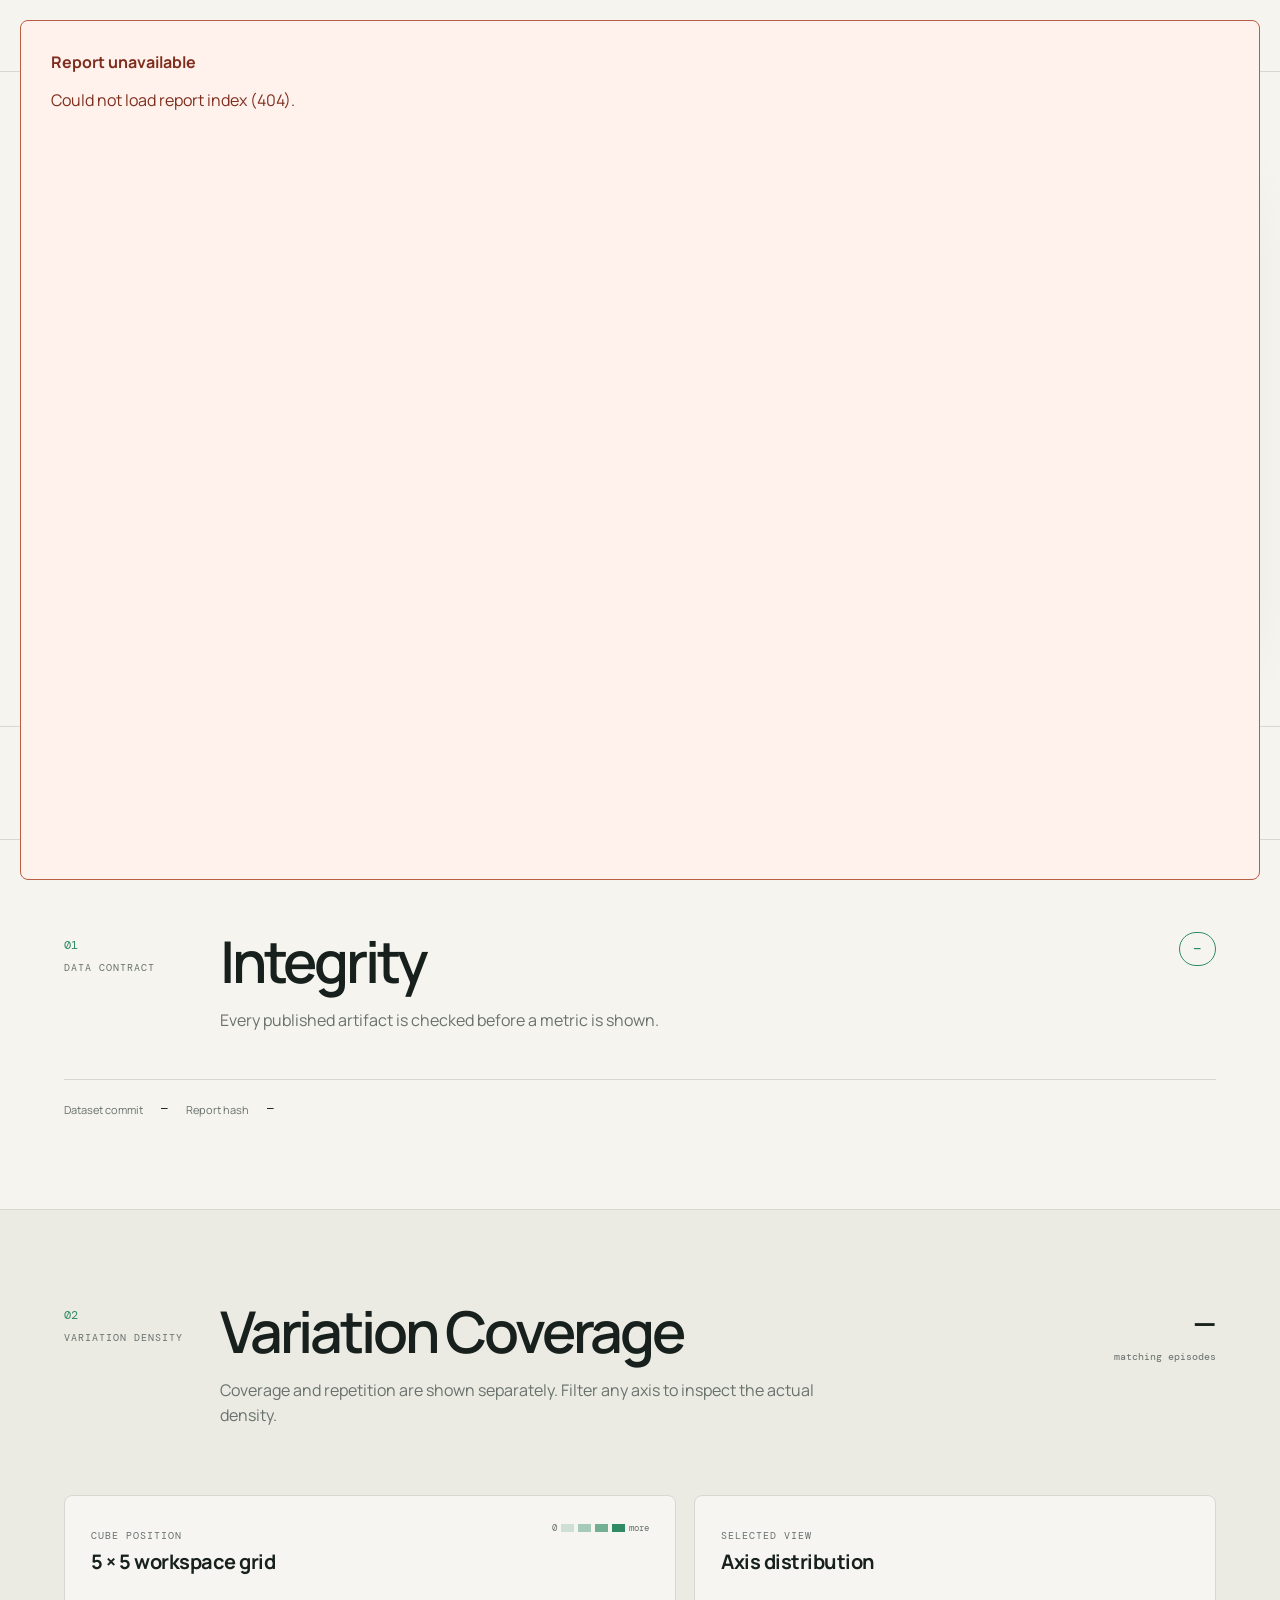
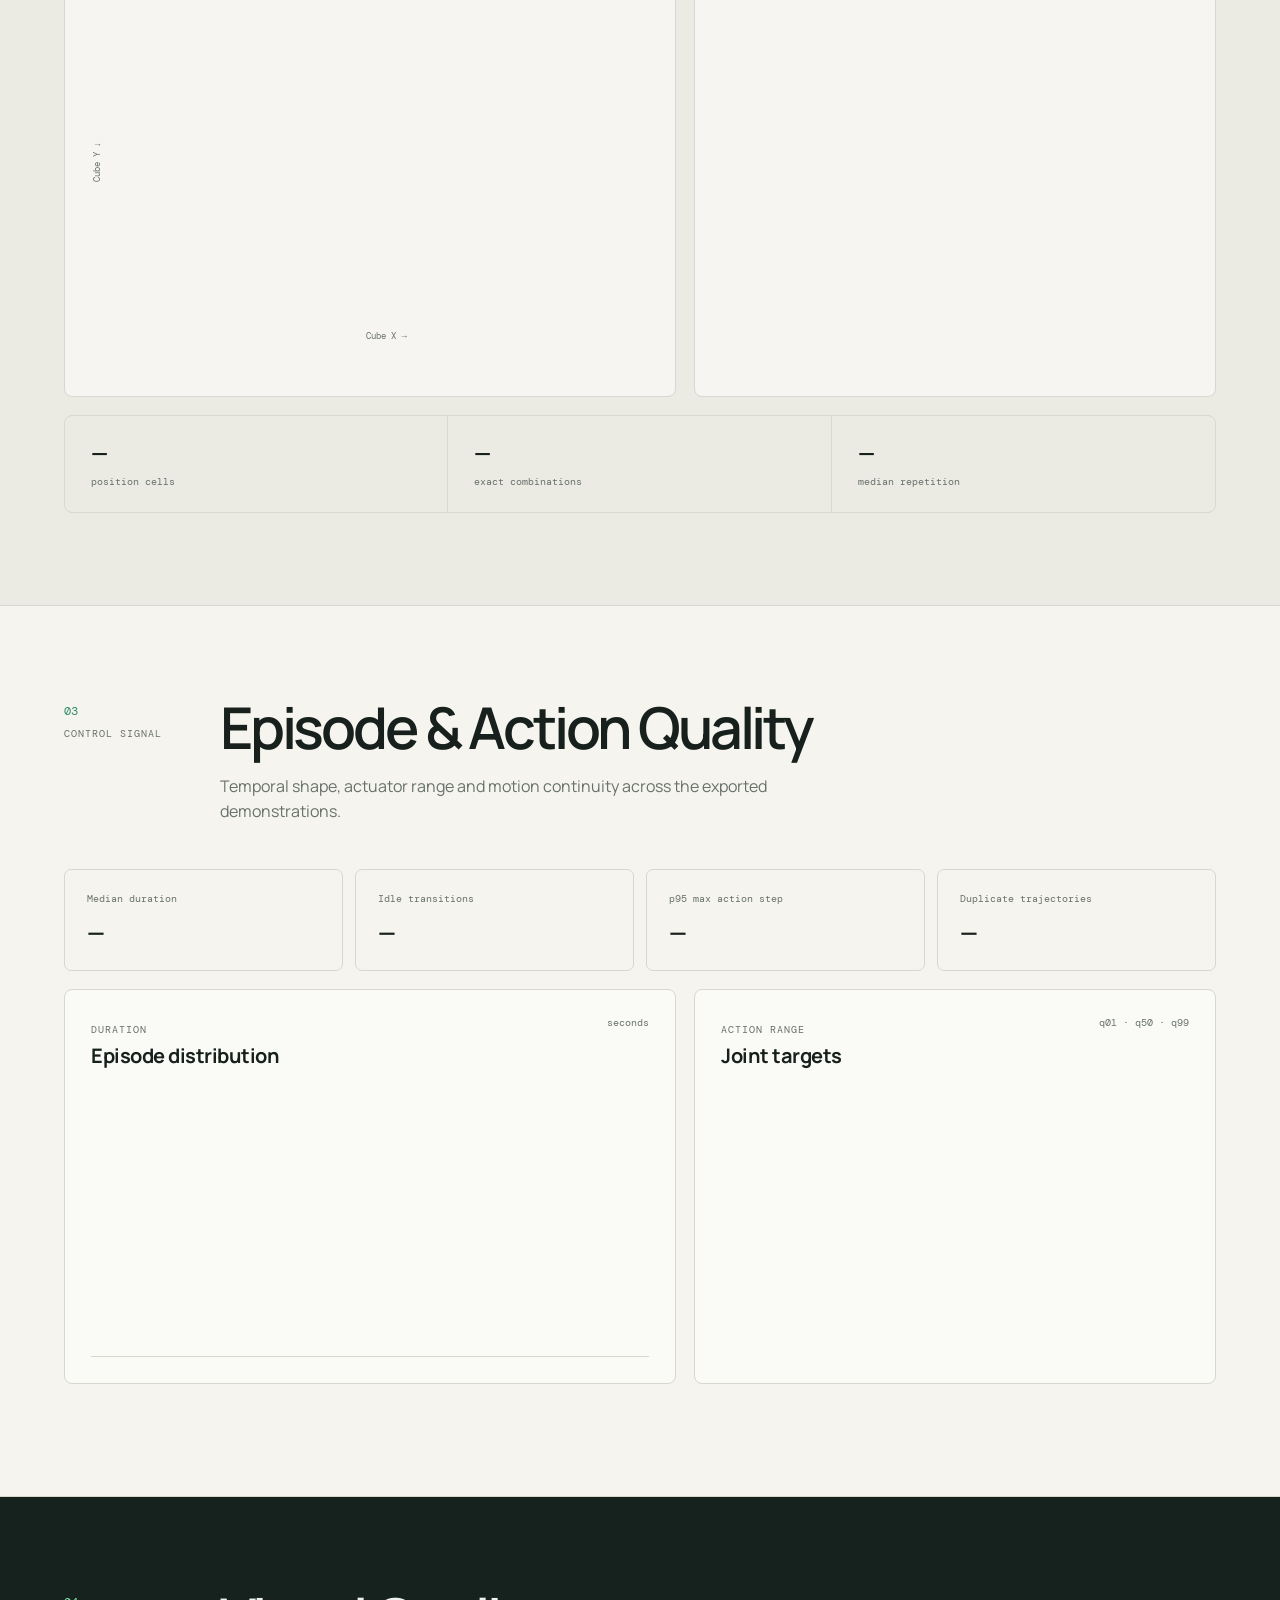
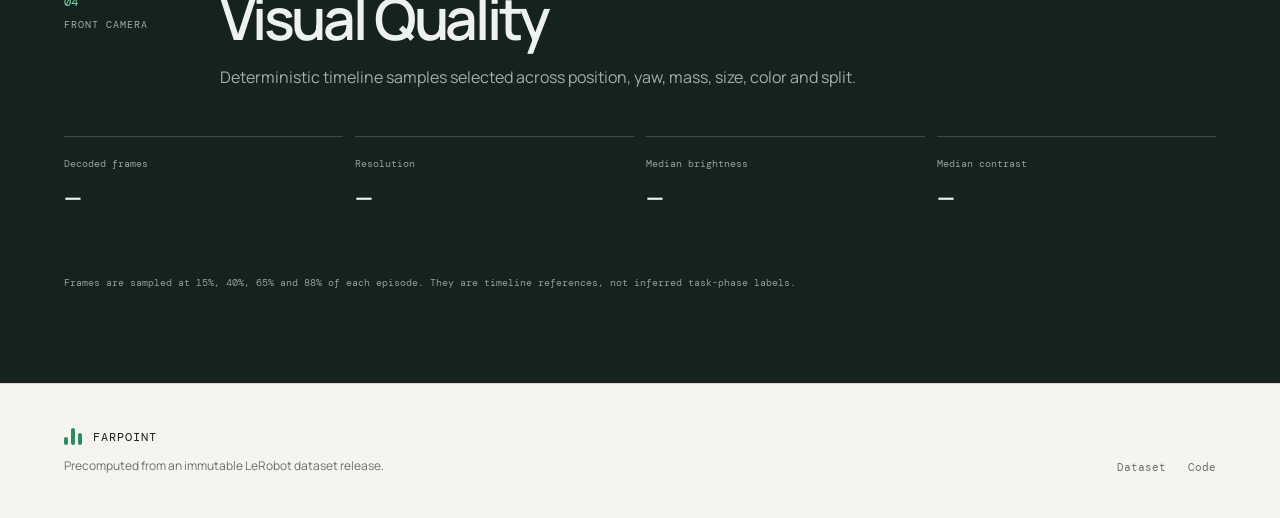
==== spaces/farpoint-so101-dataset/index.html @ 8d3f293c "Add versioned SO-101 dataset quality Space" ====
<!doctype html>
<html lang="en">
  <head>
    <meta charset="UTF-8" />
    <meta name="viewport" content="width=device-width, initial-scale=1.0" />
    <meta name="description" content="Version-bound quality report for the Farpoint SO-101 LeRobot dataset." />
    <meta name="theme-color" content="#f5f4ef" />
    <title>Farpoint SO-101 Dataset</title>
    <link rel="preconnect" href="https://fonts.googleapis.com" />
    <link rel="preconnect" href="https://fonts.gstatic.com" crossorigin />
    <link href="https://fonts.googleapis.com/css2?family=DM+Mono:wght@400;500&family=Manrope:wght@400;500;600;700&display=swap" rel="stylesheet" />
    <link rel="stylesheet" href="styles.css" />
  </head>
  <body>
    <div class="page-shell">
      <header class="topbar">
        <a class="brand" href="#overview" aria-label="Farpoint SO-101 Dataset home">
          <span class="brand-mark" aria-hidden="true"><i></i><i></i><i></i></span>
          <span>FARPOINT <b>SO-101</b></span>
        </a>
        <nav aria-label="Report sections">
          <a href="#integrity">Integrity</a>
          <a href="#coverage">Coverage</a>
          <a href="#episode-quality">Motion</a>
          <a href="#visual-quality">Visual</a>
        </nav>
        <a id="dataset-version-link" class="dataset-link" href="https://huggingface.co/datasets/wenyixu101/farpoint-so101" target="_blank" rel="noreferrer">Dataset ↗</a>
      </header>

      <main>
        <section id="overview" class="hero section-pad">
          <div class="hero-copy">
            <div class="eyebrow-row">
              <span id="version-badge" class="version-badge">v0.0.3</span>
              <span class="simulation-badge">Isaac Sim · LeRobot v3</span>
            </div>
            <h1>Farpoint SO-101<br />Dataset</h1>
            <p id="task-copy" class="hero-deck">Loading the immutable quality report…</p>
            <div class="hero-actions">
              <a id="dataset-viewer-link" href="https://huggingface.co/datasets/wenyixu101/farpoint-so101/viewer/default/train" target="_blank" rel="noreferrer" class="button primary">Open Dataset Viewer</a>
              <a id="dataset-card-link" href="https://huggingface.co/datasets/wenyixu101/farpoint-so101" target="_blank" rel="noreferrer" class="button secondary">Read dataset card</a>
            </div>
          </div>
          <div class="hero-panel" aria-label="Dataset summary">
            <div class="robot-orbit" aria-hidden="true">
              <div class="orbit orbit-a"></div>
              <div class="orbit orbit-b"></div>
              <div class="joint joint-a"></div>
              <div class="joint joint-b"></div>
              <div class="joint joint-c"></div>
              <div class="arm arm-a"></div>
              <div class="arm arm-b"></div>
              <div class="gripper"><i></i><i></i></div>
              <div class="cube"></div>
            </div>
            <div class="report-lock"><span class="status-dot"></span><span>Bound to immutable tag</span></div>
          </div>
        </section>

        <section class="stats-strip" aria-label="Dataset statistics">
          <article><strong id="stat-episodes">—</strong><span>episodes</span></article>
          <article><strong id="stat-frames">—</strong><span>frames</span></article>
          <article><strong id="stat-hours">—</strong><span>hours at 30 Hz</span></article>
          <article><strong id="stat-splits">—</strong><span>train · val · test</span></article>
        </section>

        <section id="integrity" class="report-section section-pad">
          <div class="section-heading">
            <div><span class="section-number">01</span><p class="kicker">Data contract</p></div>
            <div><h2>Integrity</h2><p>Every published artifact is checked before a metric is shown.</p></div>
            <div id="integrity-status" class="large-status">—</div>
          </div>
          <div id="integrity-grid" class="integrity-grid" aria-live="polite"></div>
          <div class="provenance-line"><span>Dataset commit</span><code id="dataset-commit">—</code><span>Report hash</span><code id="report-hash">—</code></div>
        </section>

        <section id="coverage" class="report-section section-pad soft-section">
          <div class="section-heading">
            <div><span class="section-number">02</span><p class="kicker">Variation density</p></div>
            <div><h2>Variation Coverage</h2><p>Coverage and repetition are shown separately. Filter any axis to inspect the actual density.</p></div>
            <div class="coverage-total"><strong id="coverage-matches">—</strong><span>matching episodes</span></div>
          </div>
          <div id="coverage-filters" class="filter-bar" aria-label="Coverage filters"></div>
          <div class="coverage-layout">
            <article class="panel heatmap-panel">
              <div class="panel-title"><div><p class="kicker">Cube position</p><h3>5 × 5 workspace grid</h3></div><div class="legend"><span>0</span><i></i><i></i><i></i><i></i><span>more</span></div></div>
              <div class="heatmap-wrap"><div class="axis-y">Cube Y ↓</div><div id="position-heatmap" class="heatmap" role="img" aria-label="Episode count by cube position"></div><div class="axis-x">Cube X →</div></div>
              <p id="position-bounds" class="panel-note"></p>
            </article>
            <article class="panel axis-panel">
              <div class="panel-title"><div><p class="kicker">Selected view</p><h3>Axis distribution</h3></div></div>
              <div id="axis-distribution" class="axis-distribution"></div>
            </article>
          </div>
          <div class="coverage-facts">
            <article><strong id="covered-cells">—</strong><span>position cells</span></article>
            <article><strong id="exact-combinations">—</strong><span>exact combinations</span></article>
            <article><strong id="median-repetition">—</strong><span>median repetition</span></article>
          </div>
        </section>

        <section id="episode-quality" class="report-section section-pad">
          <div class="section-heading">
            <div><span class="section-number">03</span><p class="kicker">Control signal</p></div>
            <div><h2>Episode &amp; Action Quality</h2><p>Temporal shape, actuator range and motion continuity across the exported demonstrations.</p></div>
          </div>
          <div class="quality-summary">
            <article><span>Median duration</span><strong id="median-duration">—</strong></article>
            <article><span>Idle transitions</span><strong id="idle-ratio">—</strong></article>
            <article><span>p95 max action step</span><strong id="action-step">—</strong></article>
            <article><span>Duplicate trajectories</span><strong id="duplicate-count">—</strong></article>
          </div>
          <div class="motion-layout">
            <article class="panel chart-panel">
              <div class="panel-title"><div><p class="kicker">Duration</p><h3>Episode distribution</h3></div><span class="mono">seconds</span></div>
              <div id="duration-chart" class="histogram" aria-label="Episode duration histogram"></div>
            </article>
            <article class="panel joint-panel">
              <div class="panel-title"><div><p class="kicker">Action range</p><h3>Joint targets</h3></div><span class="mono">q01 · q50 · q99</span></div>
              <div id="joint-ranges" class="joint-ranges"></div>
            </article>
          </div>
          <p id="motion-definition" class="method-note"></p>
        </section>

        <section id="visual-quality" class="report-section section-pad dark-section">
          <div class="section-heading light-heading">
            <div><span class="section-number">04</span><p class="kicker">Front camera</p></div>
            <div><h2>Visual Quality</h2><p>Deterministic timeline samples selected across position, yaw, mass, size, color and split.</p></div>
          </div>
          <div class="visual-summary">
            <article><span>Decoded frames</span><strong id="decoded-frames">—</strong></article>
            <article><span>Resolution</span><strong id="resolution">—</strong></article>
            <article><span>Median brightness</span><strong id="brightness">—</strong></article>
            <article><span>Median contrast</span><strong id="contrast">—</strong></article>
          </div>
          <div id="visual-gallery" class="visual-gallery"></div>
          <p class="visual-note">Frames are sampled at 15%, 40%, 65% and 88% of each episode. They are timeline references, not inferred task-phase labels.</p>
        </section>
      </main>

      <footer>
        <div><span class="brand footer-brand"><span class="brand-mark"><i></i><i></i><i></i></span>FARPOINT</span><p>Precomputed from an immutable LeRobot dataset release.</p></div>
        <div class="footer-links"><a href="https://huggingface.co/datasets/wenyixu101/farpoint-so101" target="_blank" rel="noreferrer">Dataset</a><a href="https://github.com/xuwenyihust/farpoint" target="_blank" rel="noreferrer">Code</a></div>
      </footer>
    </div>
    <div id="error-state" class="error-state" hidden><strong>Report unavailable</strong><p id="error-message"></p></div>
    <script src="app.js" type="module"></script>
  </body>
</html>
---- spaces/farpoint-so101-dataset/styles.css ----
:root {
  --paper: #f5f4ef;
  --paper-2: #ebeae3;
  --ink: #17201c;
  --muted: #68716c;
  --line: #d8d8d0;
  --green: #2f8b63;
  --green-bright: #7de0ad;
  --green-soft: #dcece3;
  --orange: #e8754c;
  --night: #16221d;
  --mono: "DM Mono", ui-monospace, SFMono-Regular, Menlo, monospace;
  --sans: "Manrope", Inter, system-ui, sans-serif;
}

* { box-sizing: border-box; }
html { scroll-behavior: smooth; }
body { margin: 0; background: var(--paper); color: var(--ink); font-family: var(--sans); }
a { color: inherit; }
button, select { font: inherit; }
.page-shell { max-width: 1540px; margin: 0 auto; overflow: hidden; }
.section-pad { padding: 92px clamp(24px, 5vw, 80px); }

.topbar { height: 72px; padding: 0 clamp(24px, 5vw, 80px); display: grid; grid-template-columns: 1fr auto 1fr; align-items: center; border-bottom: 1px solid var(--line); font-size: 13px; }
.brand { display: inline-flex; align-items: center; gap: 11px; width: fit-content; font-family: var(--mono); font-size: 12px; letter-spacing: .08em; text-decoration: none; }
.brand b { color: var(--muted); font-weight: 400; }
.brand-mark { display: grid; grid-template-columns: repeat(3, 4px); gap: 3px; align-items: end; height: 17px; }
.brand-mark i { display: block; width: 4px; border-radius: 3px; background: var(--green); }
.brand-mark i:nth-child(1) { height: 8px; }.brand-mark i:nth-child(2) { height: 17px; }.brand-mark i:nth-child(3) { height: 12px; }
.topbar nav { display: flex; gap: 28px; }
.topbar nav a, .dataset-link { color: var(--muted); text-decoration: none; transition: color .2s ease; }
.topbar nav a:hover, .dataset-link:hover { color: var(--ink); }
.dataset-link { justify-self: end; }

.hero { min-height: 640px; display: grid; grid-template-columns: 1.08fr .92fr; align-items: center; gap: clamp(40px, 7vw, 110px); }
.eyebrow-row { display: flex; gap: 10px; align-items: center; margin-bottom: 30px; }
.version-badge, .simulation-badge { border-radius: 99px; padding: 7px 11px; font: 500 11px var(--mono); }
.version-badge { color: #145d3c; background: var(--green-soft); }
.simulation-badge { color: var(--muted); border: 1px solid var(--line); }
h1 { margin: 0; max-width: 800px; font-size: clamp(58px, 7.5vw, 112px); line-height: .91; letter-spacing: -.07em; font-weight: 600; }
.hero-deck { max-width: 620px; margin: 34px 0 0; color: var(--muted); font-size: clamp(17px, 1.6vw, 21px); line-height: 1.55; }
.hero-actions { display: flex; gap: 12px; margin-top: 36px; }
.button { display: inline-flex; align-items: center; justify-content: center; min-height: 46px; padding: 0 18px; border-radius: 4px; font-size: 13px; font-weight: 600; text-decoration: none; }
.button.primary { color: #fff; background: var(--ink); }.button.primary:hover { background: var(--green); }
.button.secondary { border: 1px solid var(--line); }.button.secondary:hover { border-color: var(--ink); }
.hero-panel { position: relative; min-height: 470px; border-radius: 12px; overflow: hidden; background: var(--night); box-shadow: 0 28px 80px rgba(23,32,28,.16); }
.robot-orbit { position: absolute; inset: 0; }
.orbit { position: absolute; border: 1px solid rgba(125,224,173,.18); border-radius: 50%; }
.orbit-a { width: 500px; height: 500px; left: 20%; top: -8%; }.orbit-b { width: 300px; height: 300px; left: 36%; top: 14%; }
.joint { position: absolute; width: 48px; height: 48px; border: 9px solid #c9d1cc; border-radius: 50%; z-index: 3; }
.joint-a { left: 20%; bottom: 20%; }.joint-b { left: 42%; bottom: 48%; }.joint-c { right: 20%; top: 23%; }
.arm { position: absolute; height: 25px; background: #e6e9e7; border-radius: 18px; transform-origin: left center; z-index: 2; }
.arm-a { width: 180px; left: 24%; bottom: 26%; transform: rotate(-48deg); }.arm-b { width: 170px; left: 45%; bottom: 52%; transform: rotate(-28deg); }
.gripper { position: absolute; right: 11%; top: 33%; width: 65px; height: 60px; border-left: 20px solid #e6e9e7; transform: rotate(12deg); }
.gripper i { position: absolute; left: 2px; width: 48px; height: 9px; background: #e6e9e7; border-radius: 6px; }.gripper i:first-child { top: 0; transform: rotate(-20deg); }.gripper i:last-child { bottom: 0; transform: rotate(20deg); }
.cube { position: absolute; right: 17%; bottom: 16%; width: 58px; height: 58px; background: var(--orange); transform: rotate(9deg); box-shadow: 15px 14px 0 rgba(232,117,76,.25); }
.report-lock { position: absolute; left: 24px; bottom: 22px; display: flex; gap: 9px; align-items: center; color: #b9c7c0; font: 11px var(--mono); }
.status-dot { width: 7px; height: 7px; border-radius: 50%; background: var(--green-bright); box-shadow: 0 0 0 5px rgba(125,224,173,.12); }

.stats-strip { display: grid; grid-template-columns: repeat(4,1fr); border-top: 1px solid var(--line); border-bottom: 1px solid var(--line); }
.stats-strip article { padding: 30px clamp(24px, 5vw, 80px); border-right: 1px solid var(--line); }.stats-strip article:last-child { border: 0; }
.stats-strip strong { display: block; font-size: 24px; letter-spacing: -.04em; }.stats-strip span { display: block; margin-top: 5px; color: var(--muted); font: 11px var(--mono); }

.report-section { border-bottom: 1px solid var(--line); }
.section-heading { display: grid; grid-template-columns: 130px minmax(0, 1fr) auto; gap: 26px; align-items: start; margin-bottom: 46px; }
.section-number { font: 12px var(--mono); color: var(--green); }.kicker { margin: 7px 0 0; color: var(--muted); font: 10px var(--mono); text-transform: uppercase; letter-spacing: .1em; }
h2 { margin: -10px 0 8px; font-size: clamp(38px, 4.5vw, 68px); letter-spacing: -.055em; font-weight: 600; }
.section-heading > div:nth-child(2) p { max-width: 640px; margin: 0; color: var(--muted); line-height: 1.55; }
.large-status { border: 1px solid var(--green); border-radius: 99px; padding: 9px 14px; color: var(--green); font: 500 11px var(--mono); }
.large-status.fail { color: #a9462e; border-color: #a9462e; }

.integrity-grid { display: grid; grid-template-columns: repeat(3,1fr); border-top: 1px solid var(--line); border-left: 1px solid var(--line); }
.integrity-item { min-height: 124px; padding: 20px; border-right: 1px solid var(--line); border-bottom: 1px solid var(--line); display: flex; flex-direction: column; justify-content: space-between; }
.integrity-item header { display: flex; align-items: center; justify-content: space-between; gap: 12px; }.integrity-item h3 { margin: 0; font-size: 14px; font-weight: 600; }.check-pill { color: var(--green); font: 10px var(--mono); }.check-pill::before { content: "●"; margin-right: 6px; }.integrity-item p { margin: 18px 0 0; color: var(--muted); font: 11px/1.5 var(--mono); }
.provenance-line { margin-top: 22px; display: flex; flex-wrap: wrap; gap: 10px 18px; align-items: center; color: var(--muted); font-size: 11px; }.provenance-line code { color: var(--ink); font: 11px var(--mono); }

.soft-section { background: var(--paper-2); }
.coverage-total { text-align: right; }.coverage-total strong { display: block; font-size: 30px; }.coverage-total span { color: var(--muted); font: 10px var(--mono); }
.filter-bar { display: flex; gap: 9px; flex-wrap: wrap; margin-bottom: 22px; }
.filter-group { display: flex; align-items: center; gap: 8px; padding: 5px 5px 5px 12px; border: 1px solid #cdcdc4; border-radius: 5px; background: rgba(255,255,255,.38); }.filter-group label { color: var(--muted); font: 10px var(--mono); text-transform: uppercase; }.filter-group select { border: 0; padding: 6px 24px 6px 6px; background: transparent; color: var(--ink); font-size: 12px; outline: 0; }.reset-filter { border: 0; background: transparent; color: var(--muted); cursor: pointer; font: 11px var(--mono); }.reset-filter:hover { color: var(--ink); }
.coverage-layout, .motion-layout { display: grid; grid-template-columns: 1.08fr .92fr; gap: 18px; }
.panel { padding: 26px; border: 1px solid var(--line); border-radius: 8px; background: rgba(255,255,255,.55); }
.panel-title { display: flex; justify-content: space-between; align-items: start; gap: 20px; margin-bottom: 28px; }.panel-title h3 { margin: 6px 0 0; font-size: 20px; letter-spacing: -.025em; }.mono { color: var(--muted); font: 10px var(--mono); }
.legend { display: flex; align-items: center; gap: 4px; color: var(--muted); font: 9px var(--mono); }.legend i { width: 13px; height: 8px; background: var(--green); opacity: .2; }.legend i:nth-of-type(2){opacity:.4}.legend i:nth-of-type(3){opacity:.65}.legend i:nth-of-type(4){opacity:1}
.heatmap-wrap { display: grid; grid-template-columns: 25px 1fr; grid-template-rows: 1fr 20px; gap: 8px; }.axis-y { writing-mode: vertical-rl; transform: rotate(180deg); color: var(--muted); font: 9px var(--mono); text-align: center; }.axis-x { grid-column: 2; color: var(--muted); font: 9px var(--mono); text-align: center; }
.heatmap { display: grid; grid-template-columns: repeat(5,1fr); gap: 7px; aspect-ratio: 1.65; }.heat-cell { position: relative; display: grid; place-items: center; border-radius: 4px; background: rgba(47,139,99,var(--heat)); color: var(--ink); font: 500 12px var(--mono); transition: transform .15s ease; }.heat-cell:hover { transform: translateY(-2px); }.heat-cell small { position: absolute; left: 7px; top: 6px; color: rgba(23,32,28,.55); font-size: 8px; }.heat-cell.empty { border: 1px dashed #c7c8bf; background: transparent; color: var(--muted); }
.panel-note, .method-note { margin: 20px 0 0; color: var(--muted); font: 10px/1.65 var(--mono); }
.axis-distribution { display: grid; gap: 19px; }.axis-row header { display: flex; justify-content: space-between; margin-bottom: 8px; font: 10px var(--mono); }.axis-row header span:last-child { color: var(--muted); }.axis-track { height: 7px; border-radius: 6px; background: #ddddd5; overflow: hidden; }.axis-fill { height: 100%; border-radius: inherit; background: var(--green); }
.coverage-facts { display: grid; grid-template-columns: repeat(3,1fr); margin-top: 18px; border: 1px solid var(--line); border-radius: 8px; overflow: hidden; }.coverage-facts article { padding: 22px 26px; border-right: 1px solid var(--line); }.coverage-facts article:last-child { border: 0; }.coverage-facts strong { display: block; font-size: 22px; }.coverage-facts span { color: var(--muted); font: 10px var(--mono); }

.quality-summary, .visual-summary { display: grid; grid-template-columns: repeat(4,1fr); gap: 12px; margin-bottom: 18px; }.quality-summary article { padding: 22px; border: 1px solid var(--line); border-radius: 7px; }.quality-summary span, .visual-summary span { display: block; color: var(--muted); font: 10px var(--mono); }.quality-summary strong, .visual-summary strong { display: block; margin-top: 11px; font-size: 23px; letter-spacing: -.03em; }
.histogram { height: 260px; display: flex; gap: 4px; align-items: end; padding-top: 20px; border-bottom: 1px solid var(--line); }.hist-bar { position: relative; flex: 1; min-width: 5px; background: var(--green); opacity: .82; border-radius: 2px 2px 0 0; }.hist-bar:hover { opacity: 1; }.hist-bar span { position: absolute; left: 50%; bottom: -26px; transform: translateX(-50%); color: var(--muted); font: 8px var(--mono); }.hist-bar::after { content: attr(data-count); position: absolute; left: 50%; top: -18px; transform: translateX(-50%); color: var(--muted); font: 8px var(--mono); }
.joint-ranges { display: grid; gap: 18px; }.joint-row { display: grid; grid-template-columns: 110px 1fr 50px; gap: 12px; align-items: center; }.joint-row label { overflow: hidden; text-overflow: ellipsis; font: 10px var(--mono); }.range-line { position: relative; height: 4px; border-radius: 4px; background: #ddddda; }.range-fill { position: absolute; top: 0; height: 100%; border-radius: 4px; background: var(--green); }.range-median { position: absolute; top: 50%; width: 9px; height: 9px; border-radius: 50%; background: var(--ink); transform: translate(-50%,-50%); }.joint-row output { color: var(--muted); text-align: right; font: 9px var(--mono); }

.dark-section { color: #eef2ef; background: var(--night); border: 0; }.light-heading .section-number { color: var(--green-bright); }.light-heading .kicker, .light-heading > div:nth-child(2) p { color: #9fb0a7; }.visual-summary article { padding: 20px 0; border-top: 1px solid rgba(255,255,255,.18); }.visual-summary span { color: #91a49a; }.visual-gallery { display: grid; grid-template-columns: repeat(3,1fr); gap: 14px; }.visual-card { overflow: hidden; border: 1px solid rgba(255,255,255,.15); border-radius: 7px; background: rgba(255,255,255,.035); }.visual-card header { display: flex; justify-content: space-between; gap: 10px; padding: 14px; }.visual-card header strong { font: 11px var(--mono); }.visual-card header span { color: #9fb0a7; font: 9px var(--mono); }.timeline-grid { display: grid; grid-template-columns: repeat(2,1fr); gap: 1px; background: rgba(255,255,255,.1); }.timeline-frame { position: relative; aspect-ratio: 4/3; overflow: hidden; background: #0d1511; }.timeline-frame img { width: 100%; height: 100%; object-fit: cover; display: block; transition: transform .3s ease; }.timeline-frame:hover img { transform: scale(1.04); }.timeline-frame span { position: absolute; left: 7px; bottom: 6px; padding: 3px 5px; border-radius: 3px; color: #fff; background: rgba(0,0,0,.55); font: 8px var(--mono); }.visual-note { margin: 24px 0 0; color: #8ea198; font: 10px/1.6 var(--mono); }

footer { padding: 44px clamp(24px, 5vw, 80px); display: flex; align-items: end; justify-content: space-between; border-top: 1px solid var(--line); }.footer-brand { margin-bottom: 12px; }.footer-brand + p { margin: 0; color: var(--muted); font-size: 12px; }.footer-links { display: flex; gap: 22px; }.footer-links a { color: var(--muted); font: 11px var(--mono); text-decoration: none; }
.error-state { position: fixed; inset: 20px; z-index: 20; padding: 30px; border: 1px solid #b95d43; border-radius: 8px; color: #7e2e1e; background: #fff1eb; }

@media (max-width: 980px) {
  .topbar { grid-template-columns: 1fr auto; }.topbar nav { display: none; }
  .hero { min-height: auto; grid-template-columns: 1fr; }.hero-panel { min-height: 390px; }
  .stats-strip { grid-template-columns: repeat(2,1fr); }.stats-strip article:nth-child(2) { border-right: 0; }.stats-strip article:nth-child(-n+2) { border-bottom: 1px solid var(--line); }
  .section-heading { grid-template-columns: 80px 1fr; }.section-heading > :last-child { grid-column: 2; justify-self: start; text-align: left; }
  .integrity-grid { grid-template-columns: repeat(2,1fr); }.coverage-layout, .motion-layout { grid-template-columns: 1fr; }
  .visual-gallery { grid-template-columns: repeat(2,1fr); }
}

@media (max-width: 620px) {
  .section-pad { padding: 64px 20px; }.topbar { padding: 0 20px; }.dataset-link { font-size: 0; }.dataset-link::after { content: "Dataset ↗"; font-size: 12px; }
  .hero { padding-top: 54px; }.hero-actions { flex-direction: column; align-items: stretch; }.hero-panel { min-height: 330px; }.orbit-a { left: 0; }
  .stats-strip article { padding: 24px 20px; }.stats-strip strong { font-size: 20px; }
  .section-heading { grid-template-columns: 1fr; gap: 12px; }.section-heading > :last-child { grid-column: 1; }.section-heading > div:first-child { display: flex; gap: 10px; align-items: center; }.section-heading .kicker { margin: 0; }
  .integrity-grid { grid-template-columns: 1fr; }.provenance-line { align-items: start; flex-direction: column; }
  .coverage-facts, .quality-summary, .visual-summary { grid-template-columns: repeat(2,1fr); }.coverage-facts article:nth-child(2) { border-right: 0; }.coverage-facts article:nth-child(-n+2) { border-bottom: 1px solid var(--line); }
  .heatmap { aspect-ratio: 1.15; gap: 4px; }.panel { padding: 19px; }.joint-row { grid-template-columns: 88px 1fr 42px; }
  .visual-gallery { grid-template-columns: 1fr; } footer { padding: 38px 20px; align-items: start; gap: 30px; flex-direction: column; }
}
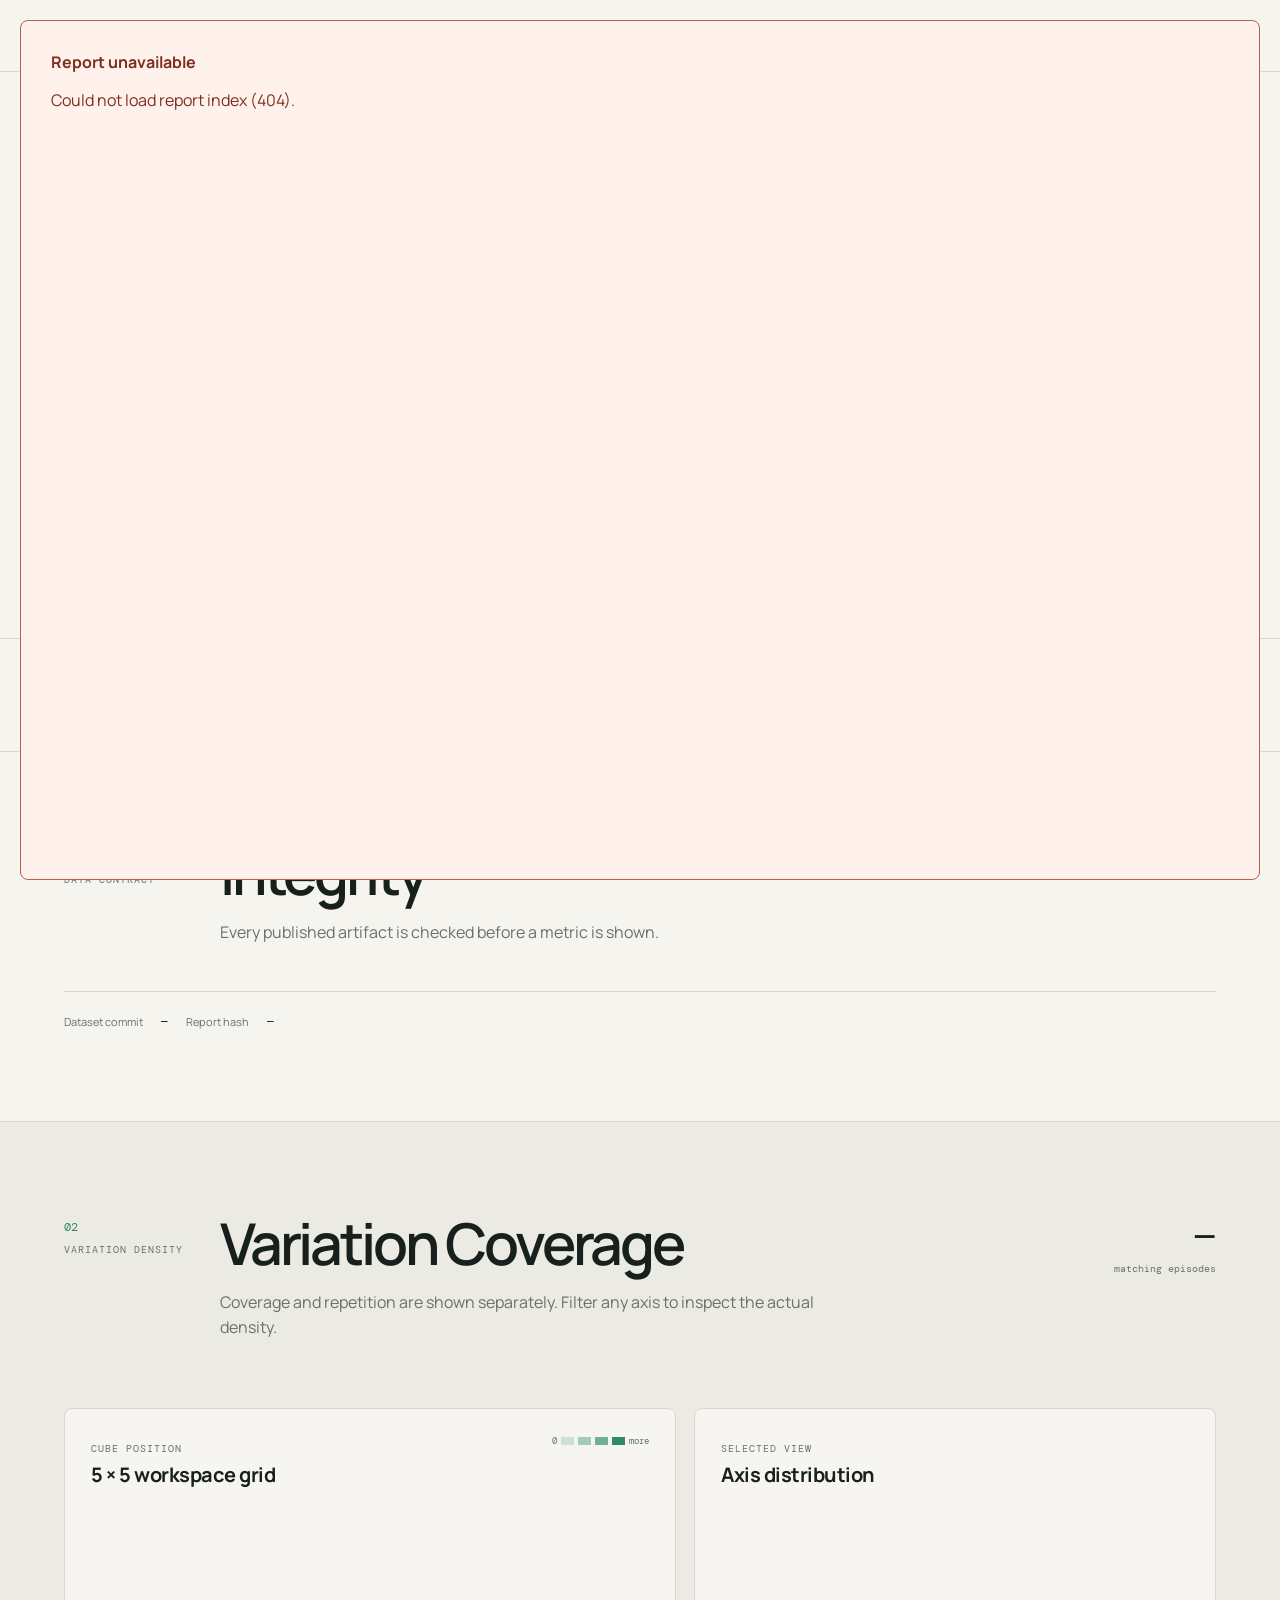
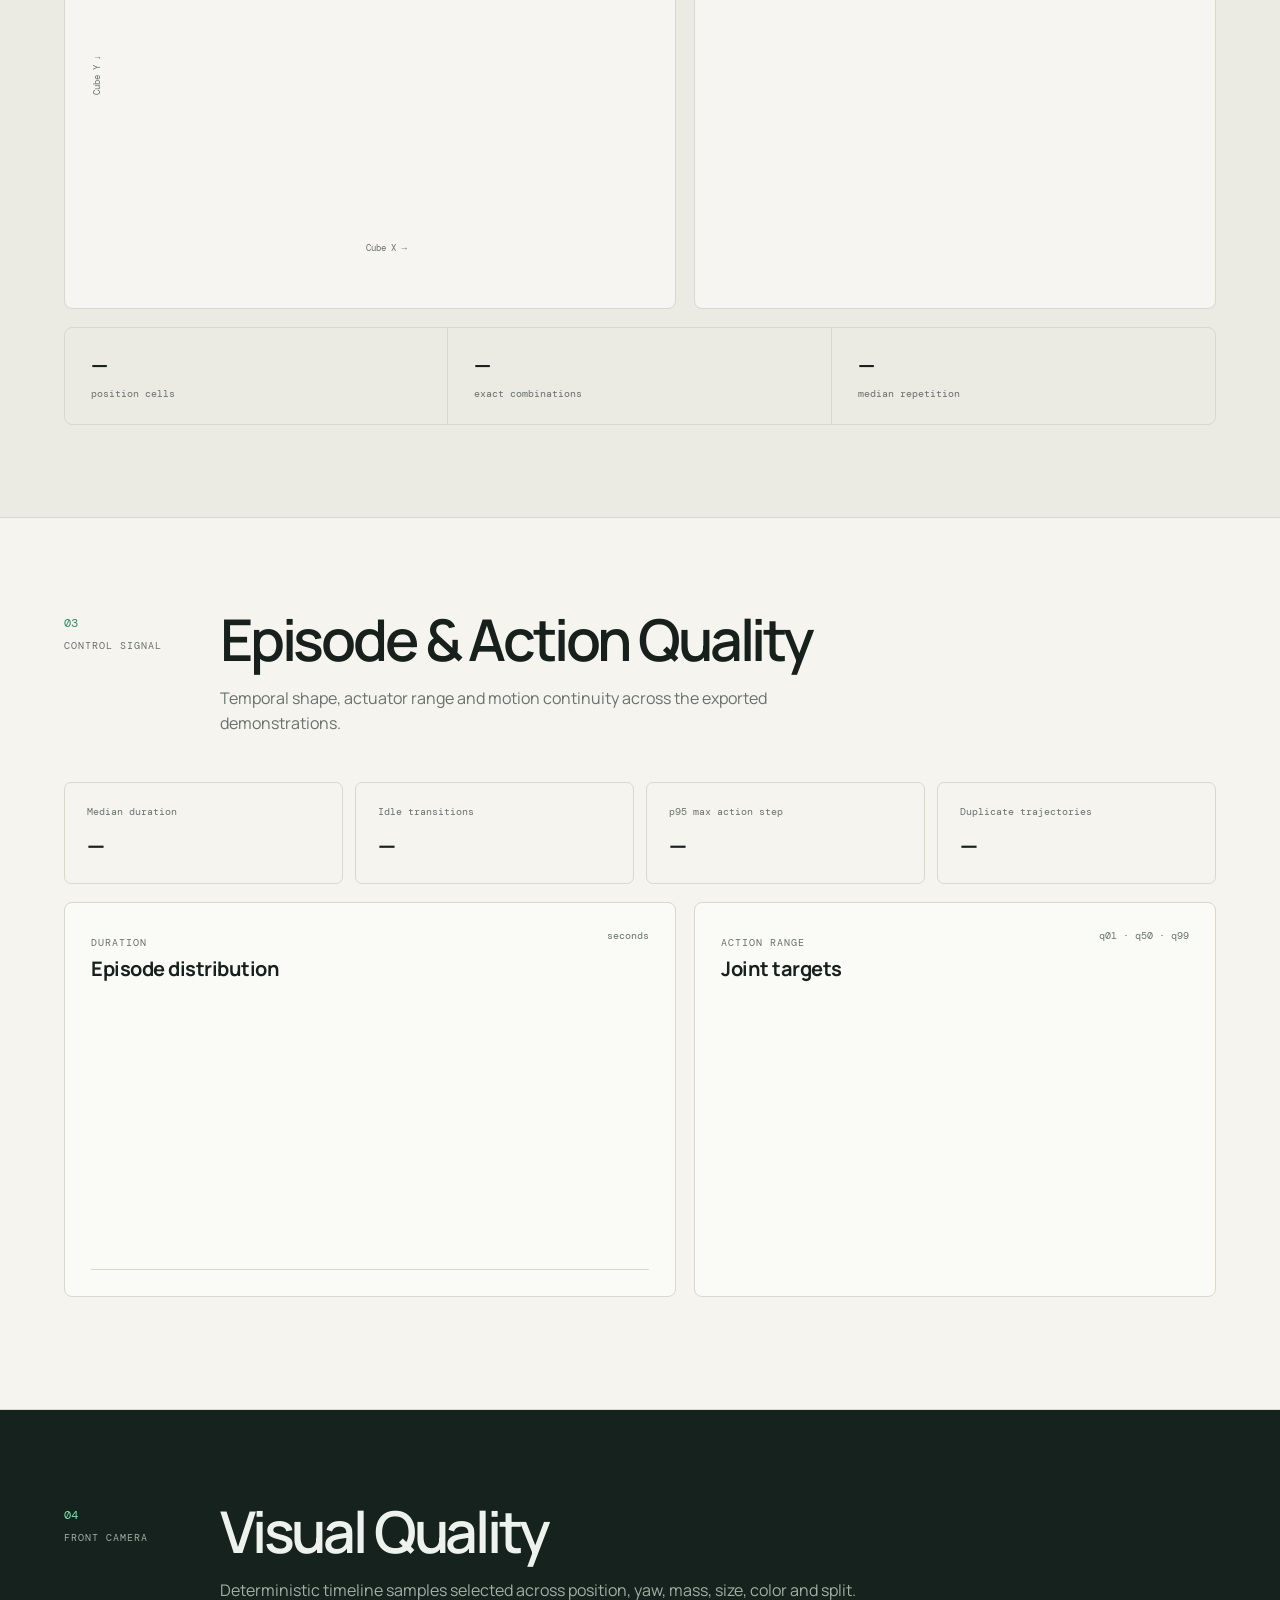
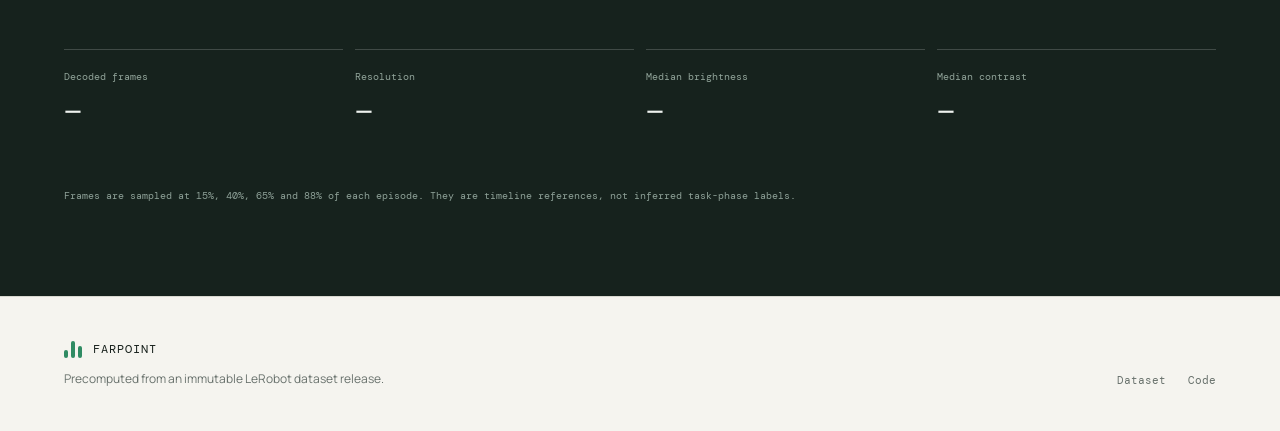
==== commit 3142bc6f: "Remove decorative dataset hero illustration" ====
--- a/spaces/farpoint-so101-dataset/index.html
+++ b/spaces/farpoint-so101-dataset/index.html
@@ -40,20 +40,6 @@
               <a id="dataset-viewer-link" href="https://huggingface.co/datasets/wenyixu101/farpoint-so101/viewer/default/train" target="_blank" rel="noreferrer" class="button primary">Open Dataset Viewer</a>
               <a id="dataset-card-link" href="https://huggingface.co/datasets/wenyixu101/farpoint-so101" target="_blank" rel="noreferrer" class="button secondary">Read dataset card</a>
             </div>
-          </div>
-          <div class="hero-panel" aria-label="Dataset summary">
-            <div class="robot-orbit" aria-hidden="true">
-              <div class="orbit orbit-a"></div>
-              <div class="orbit orbit-b"></div>
-              <div class="joint joint-a"></div>
-              <div class="joint joint-b"></div>
-              <div class="joint joint-c"></div>
-              <div class="arm arm-a"></div>
-              <div class="arm arm-b"></div>
-              <div class="gripper"><i></i><i></i></div>
-              <div class="cube"></div>
-            </div>
-            <div class="report-lock"><span class="status-dot"></span><span>Bound to immutable tag</span></div>
           </div>
         </section>
 
--- a/spaces/farpoint-so101-dataset/styles.css
+++ b/spaces/farpoint-so101-dataset/styles.css
@@ -32,7 +32,8 @@
 .topbar nav a:hover, .dataset-link:hover { color: var(--ink); }
 .dataset-link { justify-self: end; }
 
-.hero { min-height: 640px; display: grid; grid-template-columns: 1.08fr .92fr; align-items: center; gap: clamp(40px, 7vw, 110px); }
+.hero { min-height: 560px; display: flex; align-items: center; }
+.hero-copy { width: 100%; }
 .eyebrow-row { display: flex; gap: 10px; align-items: center; margin-bottom: 30px; }
 .version-badge, .simulation-badge { border-radius: 99px; padding: 7px 11px; font: 500 11px var(--mono); }
 .version-badge { color: #145d3c; background: var(--green-soft); }
@@ -43,19 +44,6 @@
 .button { display: inline-flex; align-items: center; justify-content: center; min-height: 46px; padding: 0 18px; border-radius: 4px; font-size: 13px; font-weight: 600; text-decoration: none; }
 .button.primary { color: #fff; background: var(--ink); }.button.primary:hover { background: var(--green); }
 .button.secondary { border: 1px solid var(--line); }.button.secondary:hover { border-color: var(--ink); }
-.hero-panel { position: relative; min-height: 470px; border-radius: 12px; overflow: hidden; background: var(--night); box-shadow: 0 28px 80px rgba(23,32,28,.16); }
-.robot-orbit { position: absolute; inset: 0; }
-.orbit { position: absolute; border: 1px solid rgba(125,224,173,.18); border-radius: 50%; }
-.orbit-a { width: 500px; height: 500px; left: 20%; top: -8%; }.orbit-b { width: 300px; height: 300px; left: 36%; top: 14%; }
-.joint { position: absolute; width: 48px; height: 48px; border: 9px solid #c9d1cc; border-radius: 50%; z-index: 3; }
-.joint-a { left: 20%; bottom: 20%; }.joint-b { left: 42%; bottom: 48%; }.joint-c { right: 20%; top: 23%; }
-.arm { position: absolute; height: 25px; background: #e6e9e7; border-radius: 18px; transform-origin: left center; z-index: 2; }
-.arm-a { width: 180px; left: 24%; bottom: 26%; transform: rotate(-48deg); }.arm-b { width: 170px; left: 45%; bottom: 52%; transform: rotate(-28deg); }
-.gripper { position: absolute; right: 11%; top: 33%; width: 65px; height: 60px; border-left: 20px solid #e6e9e7; transform: rotate(12deg); }
-.gripper i { position: absolute; left: 2px; width: 48px; height: 9px; background: #e6e9e7; border-radius: 6px; }.gripper i:first-child { top: 0; transform: rotate(-20deg); }.gripper i:last-child { bottom: 0; transform: rotate(20deg); }
-.cube { position: absolute; right: 17%; bottom: 16%; width: 58px; height: 58px; background: var(--orange); transform: rotate(9deg); box-shadow: 15px 14px 0 rgba(232,117,76,.25); }
-.report-lock { position: absolute; left: 24px; bottom: 22px; display: flex; gap: 9px; align-items: center; color: #b9c7c0; font: 11px var(--mono); }
-.status-dot { width: 7px; height: 7px; border-radius: 50%; background: var(--green-bright); box-shadow: 0 0 0 5px rgba(125,224,173,.12); }
 
 .stats-strip { display: grid; grid-template-columns: repeat(4,1fr); border-top: 1px solid var(--line); border-bottom: 1px solid var(--line); }
 .stats-strip article { padding: 30px clamp(24px, 5vw, 80px); border-right: 1px solid var(--line); }.stats-strip article:last-child { border: 0; }
@@ -99,7 +87,7 @@
 
 @media (max-width: 980px) {
   .topbar { grid-template-columns: 1fr auto; }.topbar nav { display: none; }
-  .hero { min-height: auto; grid-template-columns: 1fr; }.hero-panel { min-height: 390px; }
+  .hero { min-height: auto; }
   .stats-strip { grid-template-columns: repeat(2,1fr); }.stats-strip article:nth-child(2) { border-right: 0; }.stats-strip article:nth-child(-n+2) { border-bottom: 1px solid var(--line); }
   .section-heading { grid-template-columns: 80px 1fr; }.section-heading > :last-child { grid-column: 2; justify-self: start; text-align: left; }
   .integrity-grid { grid-template-columns: repeat(2,1fr); }.coverage-layout, .motion-layout { grid-template-columns: 1fr; }
@@ -108,7 +96,7 @@
 
 @media (max-width: 620px) {
   .section-pad { padding: 64px 20px; }.topbar { padding: 0 20px; }.dataset-link { font-size: 0; }.dataset-link::after { content: "Dataset ↗"; font-size: 12px; }
-  .hero { padding-top: 54px; }.hero-actions { flex-direction: column; align-items: stretch; }.hero-panel { min-height: 330px; }.orbit-a { left: 0; }
+  .hero { padding-top: 54px; }.hero-actions { flex-direction: column; align-items: stretch; }
   .stats-strip article { padding: 24px 20px; }.stats-strip strong { font-size: 20px; }
   .section-heading { grid-template-columns: 1fr; gap: 12px; }.section-heading > :last-child { grid-column: 1; }.section-heading > div:first-child { display: flex; gap: 10px; align-items: center; }.section-heading .kicker { margin: 0; }
   .integrity-grid { grid-template-columns: 1fr; }.provenance-line { align-items: start; flex-direction: column; }
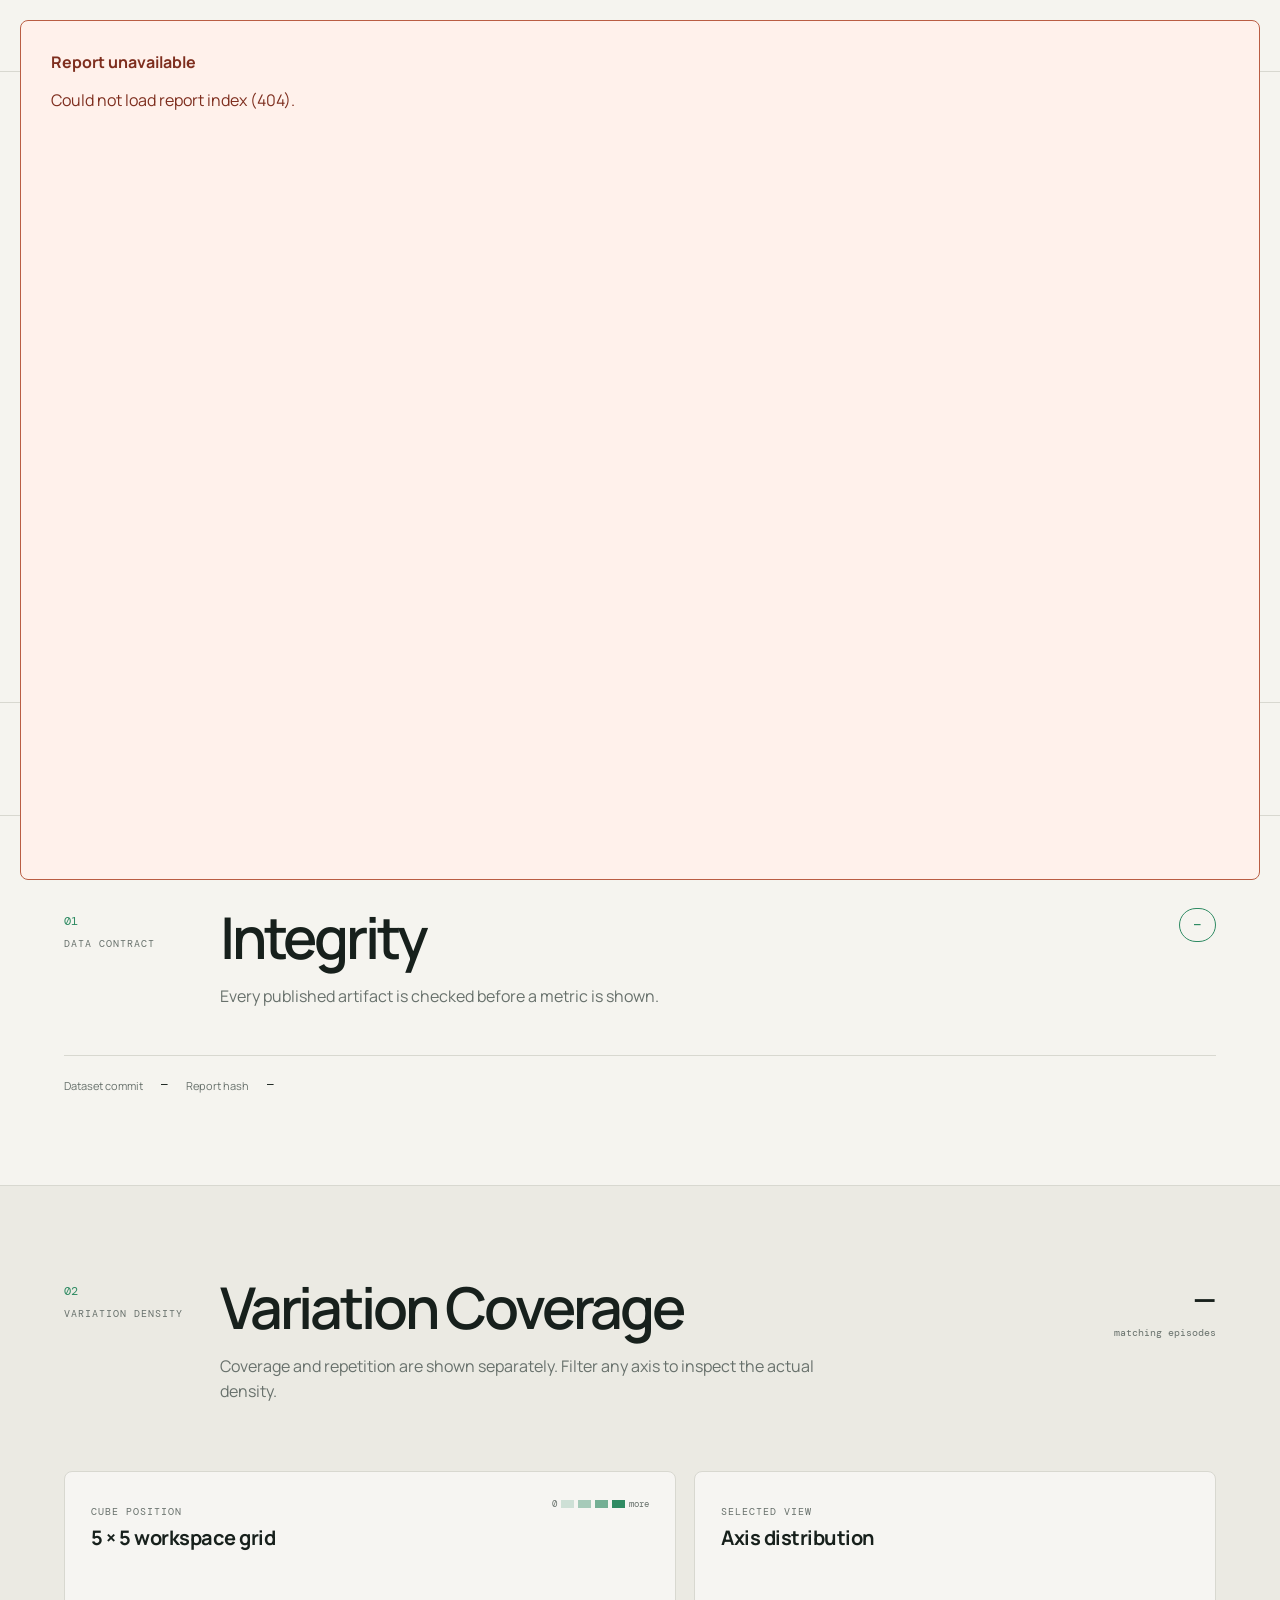
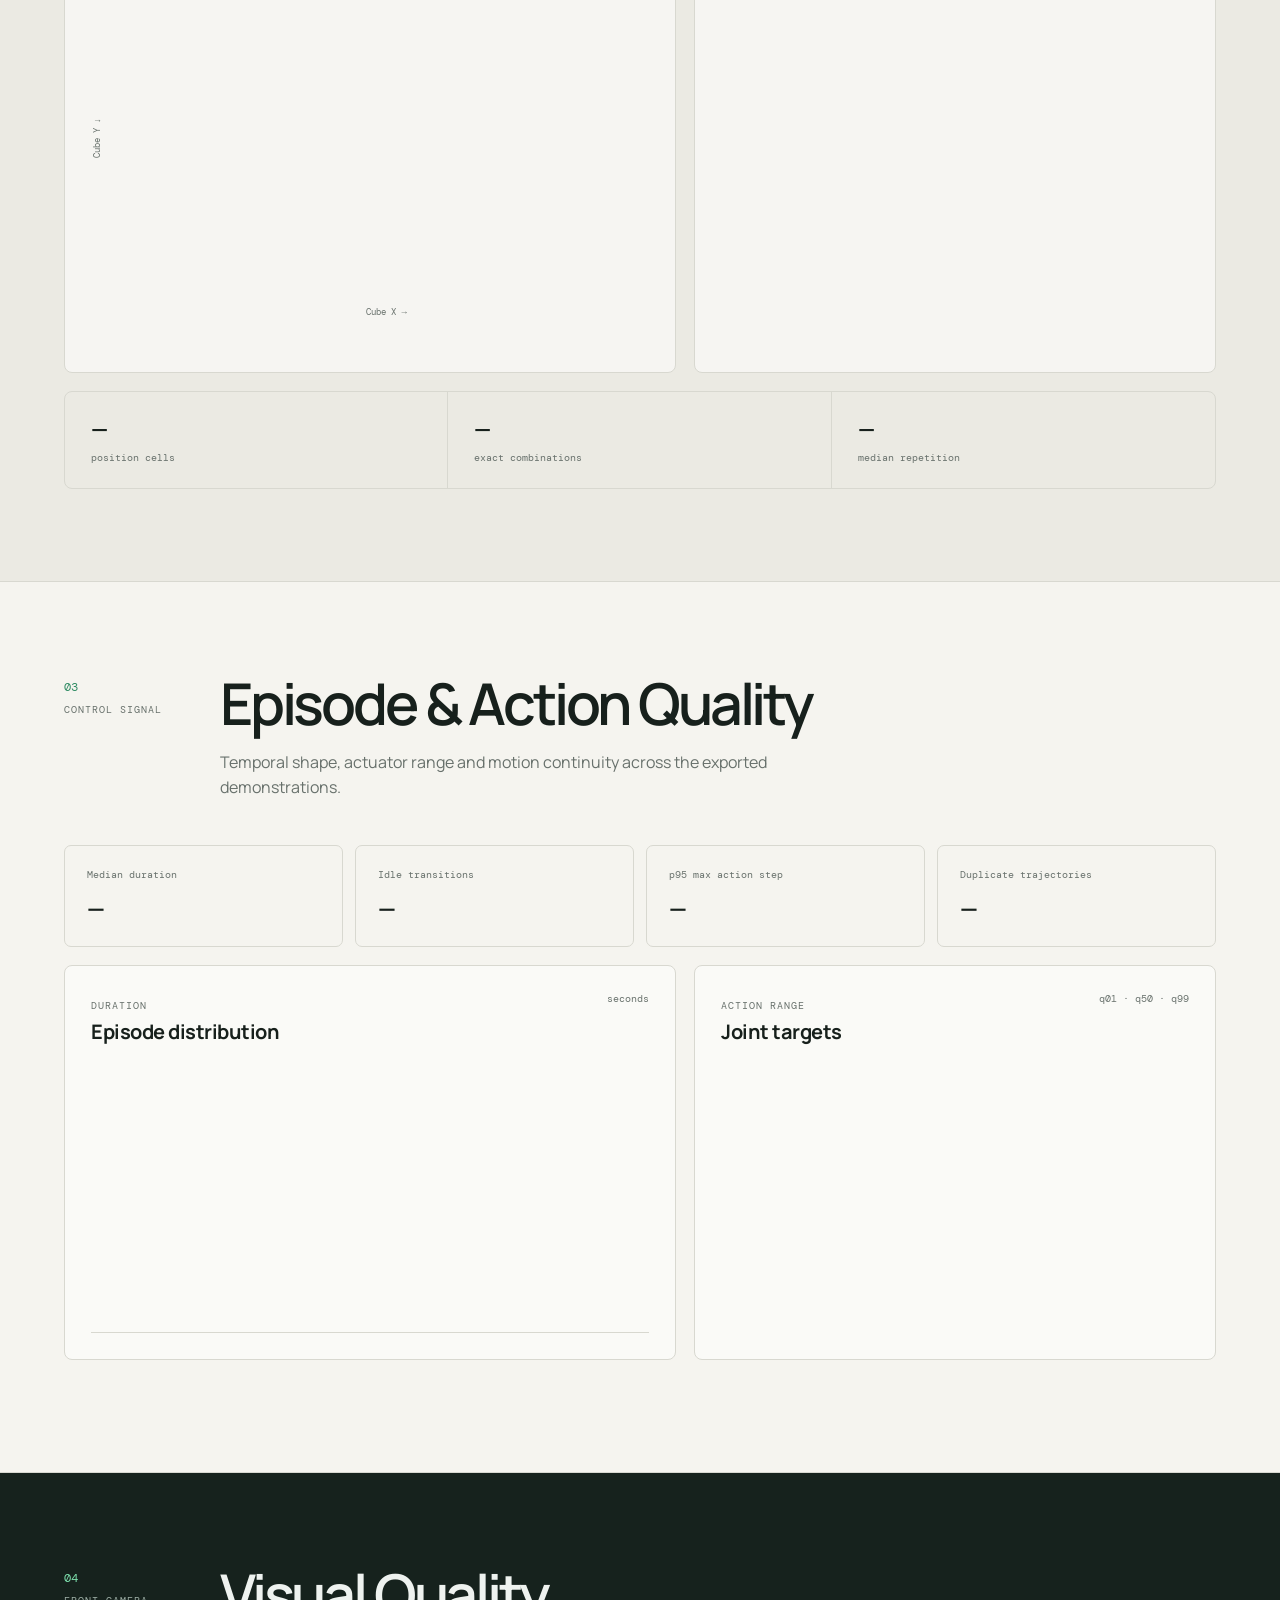
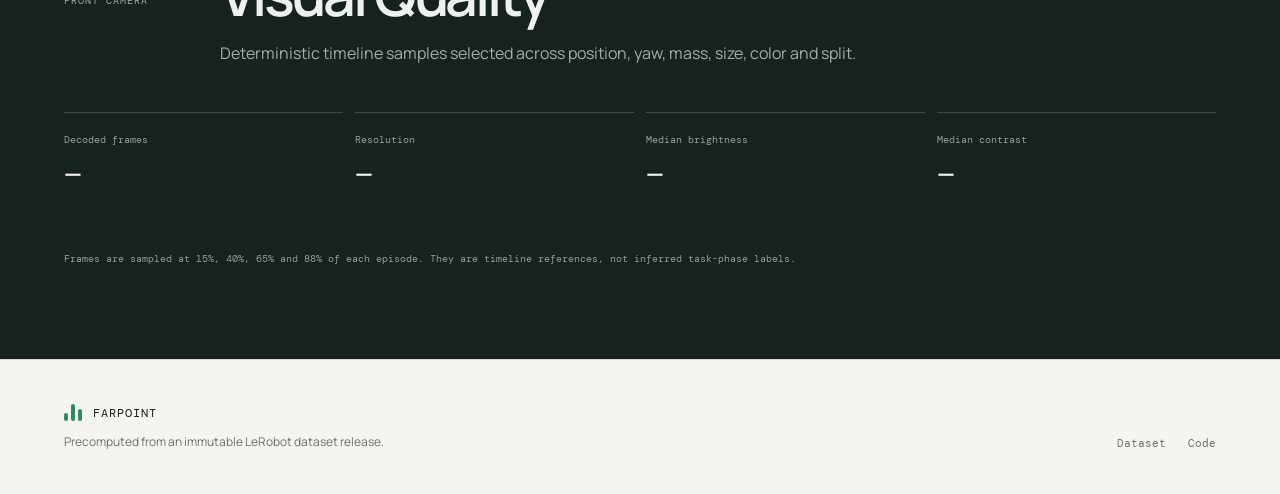
==== commit 99c0e0a8: "Broaden dataset overview copy" ====
--- a/spaces/farpoint-so101-dataset/index.html
+++ b/spaces/farpoint-so101-dataset/index.html
@@ -3,7 +3,7 @@
   <head>
     <meta charset="UTF-8" />
     <meta name="viewport" content="width=device-width, initial-scale=1.0" />
-    <meta name="description" content="Version-bound quality report for the Farpoint SO-101 LeRobot dataset." />
+    <meta name="description" content="SO-101 manipulation demonstrations generated in simulation, currently featuring cube pick-and-place across varied object poses and physical properties." />
     <meta name="theme-color" content="#f5f4ef" />
     <title>Farpoint SO-101 Dataset</title>
     <link rel="preconnect" href="https://fonts.googleapis.com" />
@@ -35,7 +35,7 @@
               <span class="simulation-badge">Isaac Sim · LeRobot v3</span>
             </div>
             <h1>Farpoint SO-101<br />Dataset</h1>
-            <p id="task-copy" class="hero-deck">Loading the immutable quality report…</p>
+            <p id="task-copy" class="hero-deck">SO-101 manipulation demonstrations generated in simulation, currently featuring cube pick-and-place across varied object poses and physical properties.</p>
             <div class="hero-actions">
               <a id="dataset-viewer-link" href="https://huggingface.co/datasets/wenyixu101/farpoint-so101/viewer/default/train" target="_blank" rel="noreferrer" class="button primary">Open Dataset Viewer</a>
               <a id="dataset-card-link" href="https://huggingface.co/datasets/wenyixu101/farpoint-so101" target="_blank" rel="noreferrer" class="button secondary">Read dataset card</a>
